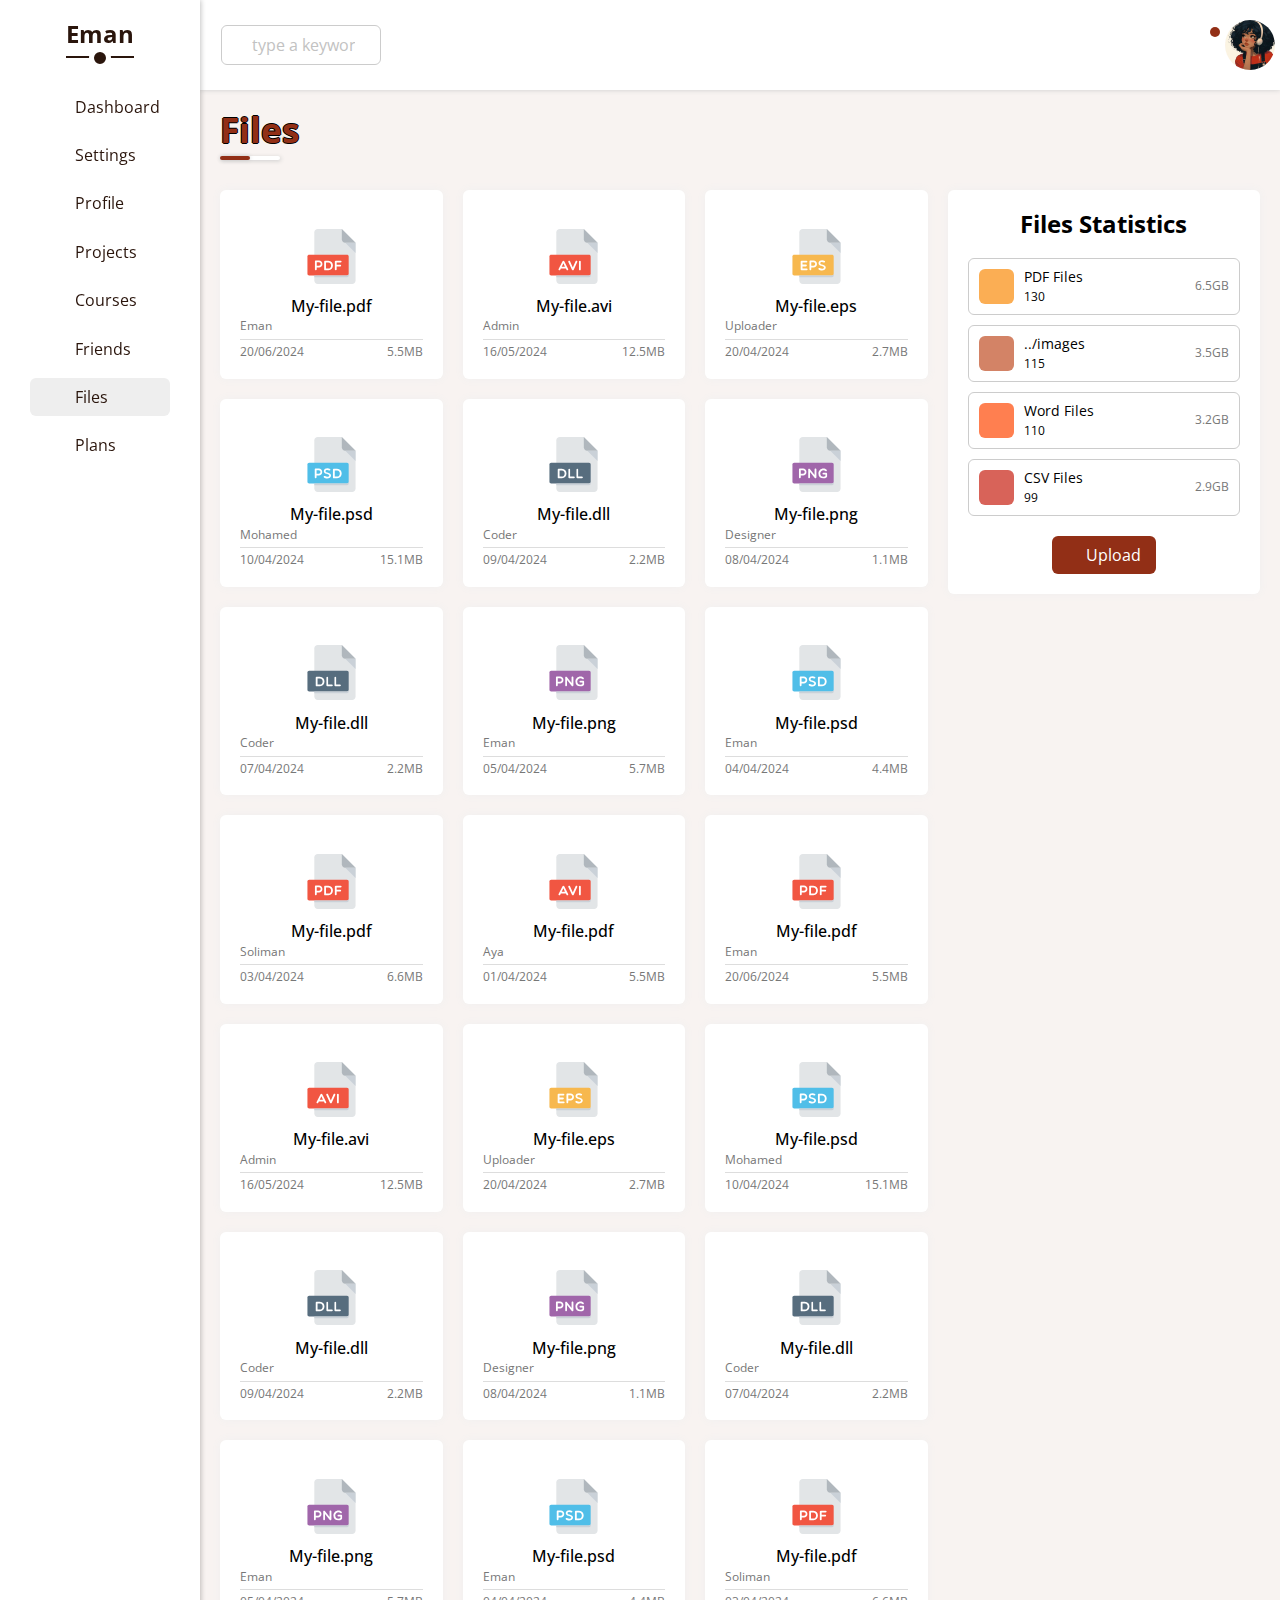
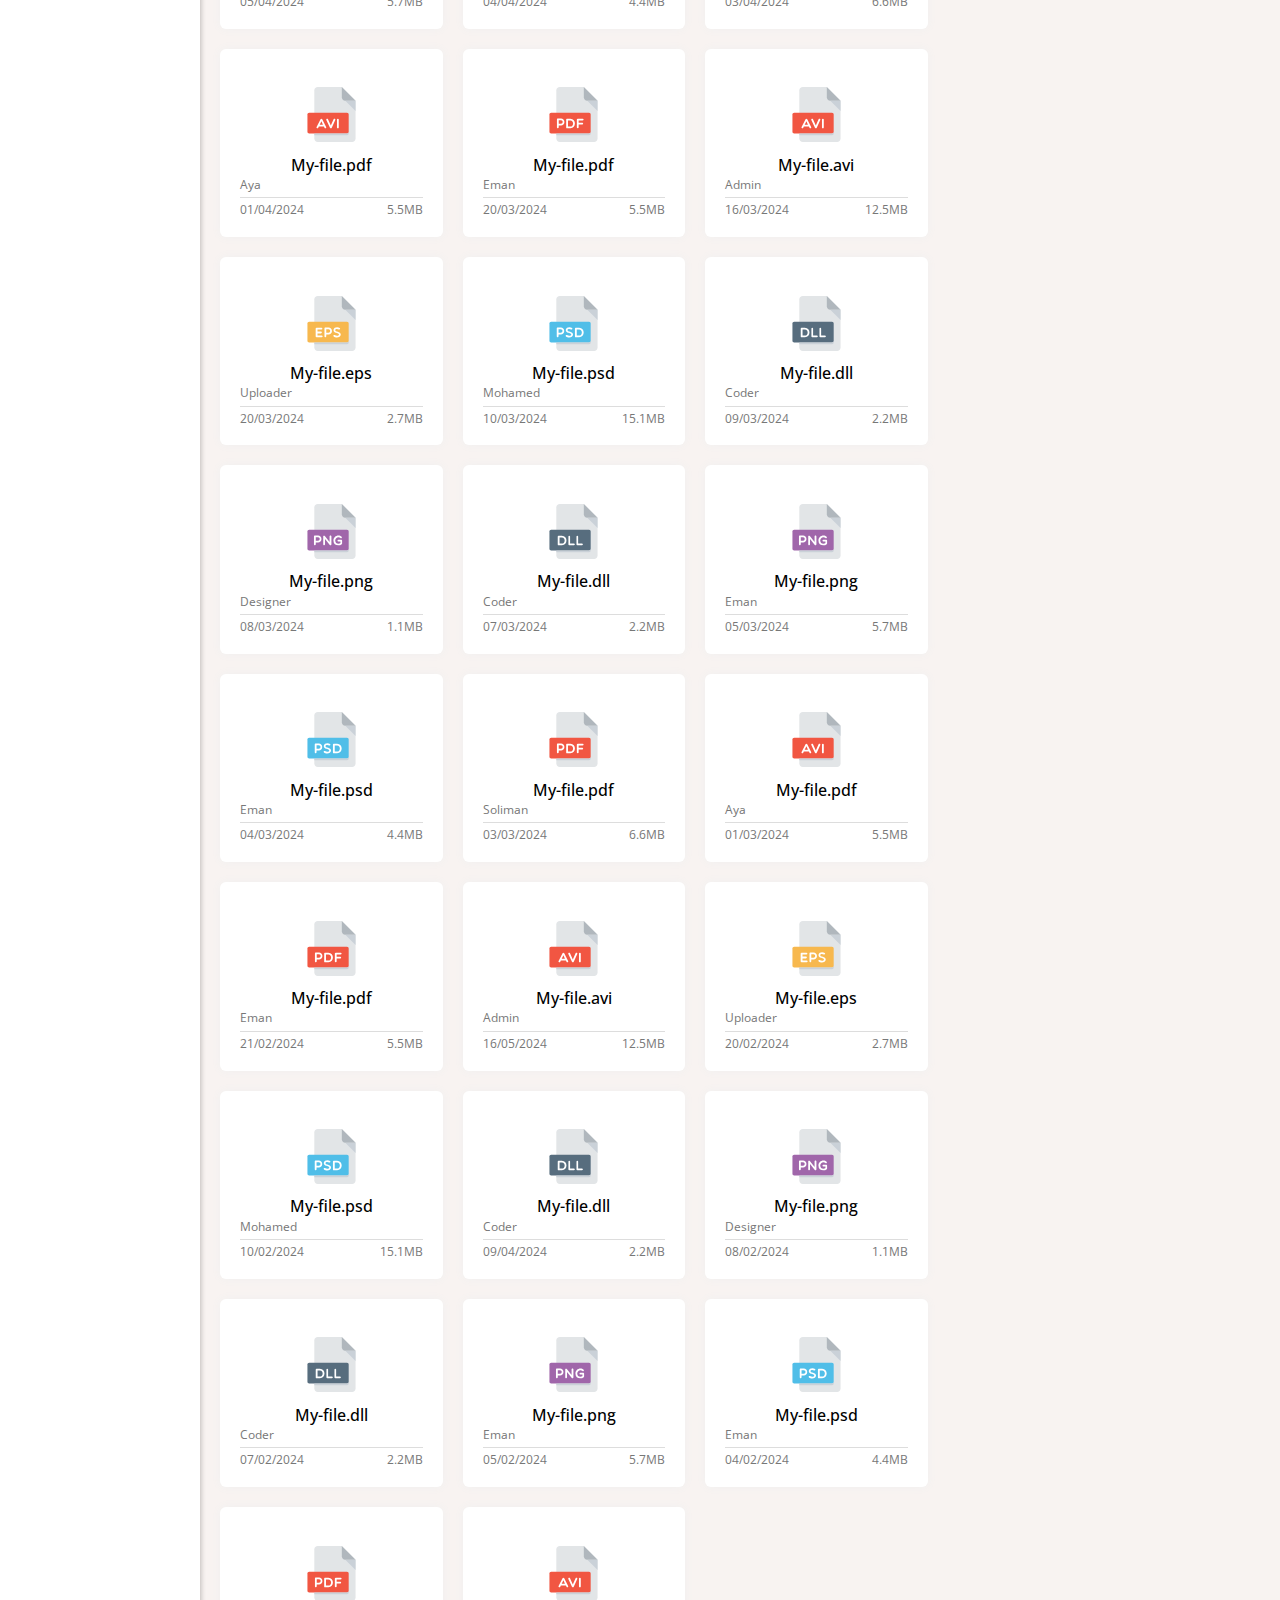
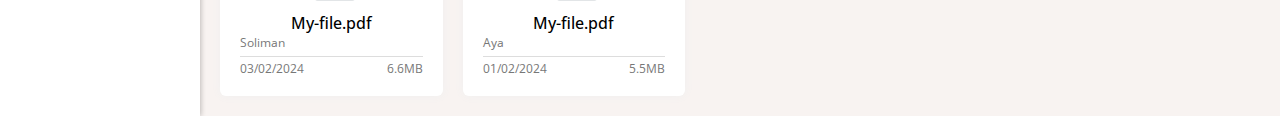
==== Html/files.html @ ccefe725 "main project files" ====
<!DOCTYPE html>
<html lang="en">
<head>
    <meta charset="UTF-8">
    <meta name="viewport" content="width=device-width, initial-scale=1.0">
    <title>Files</title>
    <link rel="icon" href="../images/favorite-.svg">
    <link rel="preconnect" href="https://fonts.googleapis.com">
    <link rel="preconnect" href="https://fonts.gstatic.com" crossorigin>
    <link href="https://fonts.googleapis.com/css2?family=Open+Sans:ital,wght@0,300..800;1,300..800&display=swap" rel="stylesheet">
    
    <link rel="stylesheet" href="https://cdnjs.cloudflare.com/ajax/libs/font-awesome/6.2.1/css/all.min.css" integrity="sha512-MV7K8+y+gLIBoVD59lQIYicR65iaqukzvf/nwasF0nqhPay5w/9lJmVM2hMDcnK1OnMGCdVK+iQrJ7lzPJQd1w==" crossorigin="anonymous" referrerpolicy="no-referrer" />
    
    <link rel="stylesheet" href="../css/all.min.css">
    <link rel="stylesheet" href="../css/normalize.css">
    
    <link rel="stylesheet" href="../css/files.css">
</head>
<body>
    <div class="page">
        <!-- start sidebar -->
        <div class="sidebar">
            <div class="box">
                <div class="user-name">Eman</div>        
                <ul class="sections">
                    <li><a href="../index.html" >
                            <i class="fa-regular fa-chart-bar"></i>
                            <p>Dashboard</p>
                        </a>
                    </li>
                    <li><a href="settings.html" >
                            <i class="fa-solid fa-gear"></i>
                            <p>Settings</p>
                        </a>
                    </li>
                    <li><a href="profile.html">
                            <i class="fa-solid fa-user"></i>
                            <p>Profile</p>
                        </a>
                    </li>
                    <li><a  href="projects.html"  >
                            <i class="fa-solid fa-diagram-project"></i>
                            <p>Projects</p>
                        </a>
                    </li>
                    <li><a  href="courses.html"  >
                            <i class="fa-solid fa-graduation-cap"></i>
                            <p>Courses</p>
                        </a>
                    </li>
                    <li><a  href="friends.html"  >
                            <i class="fa-solid fa-users"></i>
                            <p>Friends</p>
                        </a>
                    </li>
                    <li><a class="active " href="files.html"  >
                            <i class="fa-solid fa-file"></i>
                            <p>Files</p>
                        </a>
                    </li>
                    <li><a  href="plans.html"  >
                            <i class="fa-solid fa-credit-card"></i>
                            <p>Plans</p>
                        </a>
                    </li>
                </ul>
            </div>
        </div>
        <!-- end sidebar -->
        <!-- start main-content -->
        <div class="main-content">
            <!-- start navbar -->
            <div class="navbar">
                <div class="search">
                    <i class="fa-solid fa-search "></i>
                    <input type="search" placeholder="type a keyword">
                </div>
                <div class="info">
                    <i class="far fa-bell"></i>
                    <img  src="../images/my-avatar.jpg" alt="prfile photo">
                </div>
            </div>
            <!-- end navbar -->
            <!-- start container -->
            <div class="container">
                <h2 class="main-title">Files</h2>
                <!-- start content -->
                <div class="content">
                    <!-- start files-statistics -->
                    <div class="files-statistics">
                        <h2 class="head">Files Statistics</h2>
                        <div class="body">
                            <div class="item">
                                <div class="box">
                                    <i class="fa-regular fa-file-pdf"></i>
                                    <div class="info">
                                        <h4>PDF Files</h4>
                                        <p>130</p>
                                    </div>
                                </div>
                                <div class="storage">6.5GB</div>
                            </div>
                            <div class="item">
                                <div class="box">
                                    <i class="fa-regular fa-../images"></i>                                    
                                    <div class="info">
                                        <h4>../images</h4>
                                        <p>115</p>
                                    </div>
                                </div>
                                <div class="storage">3.5GB</div>
                            </div>
                            <div class="item">
                                <div class="box">
                                    <i class="fa-solid fa-file-word"></i>                                    
                                    <div class="info">
                                        <h4>Word Files</h4>
                                        <p>110</p>
                                    </div>
                                </div>
                                <div class="storage">3.2GB</div>
                            </div>
                            <div class="item">
                                <div class="box">
                                    <i class="fa-solid fa-file-csv"></i>                                 
                                    <div class="info">
                                        <h4>CSV Files</h4>
                                        <p>99</p>
                                    </div>
                                </div>
                                <div class="storage">2.9GB</div>
                            </div>
                        </div>
                        <div class="foot">
                            <a href="#"><i class="fa-solid fa-angles-up"></i>Upload</a>
                        </div>
                    </div>
                    <!-- end files-statistics -->
                    <!-- start files -->
                    <div class="files">
                        <div class="file">
                            <div class="head">
                                <i class="fa-solid fa-download"></i>
                            </div>
                            <div class="body">
                                <div class="info">
                                    <img src="../images/pdf.svg" alt="PDF">
                                    <h4>My-file.pdf</h4>
                                </div>
                                <span>Eman</span>
                            </div>
                            <div class="foot">
                                <span>20/06/2024</span>
                                <span>5.5MB</span>
                            </div>
                        </div>
                        <div class="file">
                            <div class="head">
                                <i class="fa-solid fa-download"></i>
                            </div>
                            <div class="body">
                                <div class="info">
                                    <img src="../images/avi.svg" alt="AVI">
                                    <h4>My-file.avi</h4>
                                </div>
                                <span>Admin</span>
                            </div>
                            <div class="foot">
                                <span>16/05/2024</span>
                                <span>12.5MB</span>
                            </div>
                        </div>
                        <div class="file">
                            <div class="head">
                                <i class="fa-solid fa-download"></i>
                            </div>
                            <div class="body">
                                <div class="info">
                                    <img src="../images/eps.svg" alt="EPS">
                                    <h4>My-file.eps</h4>
                                </div>
                                <span>Uploader</span>
                            </div>
                            <div class="foot">
                                <span>20/04/2024</span>
                                <span>2.7MB</span>
                            </div>
                        </div>
                        <div class="file">
                            <div class="head">
                                <i class="fa-solid fa-download"></i>
                            </div>
                            <div class="body">
                                <div class="info">
                                    <img src="../images/psd.svg" alt="PSD">
                                    <h4>My-file.psd</h4>
                                </div>
                                <span>Mohamed</span>
                            </div>
                            <div class="foot">
                                <span>10/04/2024</span>
                                <span>15.1MB</span>
                            </div>
                        </div>
                        <div class="file">
                            <div class="head">
                                <i class="fa-solid fa-download"></i>
                            </div>
                            <div class="body">
                                <div class="info">
                                    <img src="../images/dll.svg" alt="DLL">
                                    <h4>My-file.dll</h4>
                                </div>
                                <span>Coder</span>
                            </div>
                            <div class="foot">
                                <span>09/04/2024</span>
                                <span>2.2MB</span>
                            </div>
                        </div>
                        <div class="file">
                            <div class="head">
                                <i class="fa-solid fa-download"></i>
                            </div>
                            <div class="body">
                                <div class="info">
                                    <img src="../images/png.svg" alt="PNG">
                                    <h4>My-file.png</h4>
                                </div>
                                <span>Designer</span>
                            </div>
                            <div class="foot">
                                <span>08/04/2024</span>
                                <span>1.1MB</span>
                            </div>
                        </div>
                        <div class="file">
                            <div class="head">
                                <i class="fa-solid fa-download"></i>
                            </div>
                            <div class="body">
                                <div class="info">
                                    <img src="../images/dll.svg" alt="DLL">
                                    <h4>My-file.dll</h4>
                                </div>
                                <span>Coder</span>
                            </div>
                            <div class="foot">
                                <span>07/04/2024</span>
                                <span>2.2MB</span>
                            </div>
                        </div>
                        <div class="file">
                            <div class="head">
                                <i class="fa-solid fa-download"></i>
                            </div>
                            <div class="body">
                                <div class="info">
                                    <img src="../images/png.svg" alt="PNG">
                                    <h4>My-file.png</h4>
                                </div>
                                <span>Eman</span>
                            </div>
                            <div class="foot">
                                <span>05/04/2024</span>
                                <span>5.7MB</span>
                            </div>
                        </div>
                        <div class="file">
                            <div class="head">
                                <i class="fa-solid fa-download"></i>
                            </div>
                            <div class="body">
                                <div class="info">
                                    <img src="../images/psd.svg" alt="PSD">
                                    <h4>My-file.psd</h4>
                                </div>
                                <span>Eman</span>
                            </div>
                            <div class="foot">
                                <span>04/04/2024</span>
                                <span>4.4MB</span>
                            </div>
                        </div>
                        <div class="file">
                            <div class="head">
                                <i class="fa-solid fa-download"></i>
                            </div>
                            <div class="body">
                                <div class="info">
                                    <img src="../images/pdf.svg" alt="PDF">
                                    <h4>My-file.pdf</h4>
                                </div>
                                <span>Soliman</span>
                            </div>
                            <div class="foot">
                                <span>03/04/2024</span>
                                <span>6.6MB</span>
                            </div>
                        </div>
                        <div class="file">
                            <div class="head">
                                <i class="fa-solid fa-download"></i>
                            </div>
                            <div class="body">
                                <div class="info">
                                    <img src="../images/avi.svg" alt="AVI">
                                    <h4>My-file.pdf</h4>
                                </div>
                                <span>Aya</span>
                            </div>
                            <div class="foot">
                                <span>01/04/2024</span>
                                <span>5.5MB</span>
                            </div>
                        </div>
                        <div class="file">
                            <div class="head">
                                <i class="fa-solid fa-download"></i>
                            </div>
                            <div class="body">
                                <div class="info">
                                    <img src="../images/pdf.svg" alt="PDF">
                                    <h4>My-file.pdf</h4>
                                </div>
                                <span>Eman</span>
                            </div>
                            <div class="foot">
                                <span>20/06/2024</span>
                                <span>5.5MB</span>
                            </div>
                        </div>
                        <div class="file">
                            <div class="head">
                                <i class="fa-solid fa-download"></i>
                            </div>
                            <div class="body">
                                <div class="info">
                                    <img src="../images/avi.svg" alt="AVI">
                                    <h4>My-file.avi</h4>
                                </div>
                                <span>Admin</span>
                            </div>
                            <div class="foot">
                                <span>16/05/2024</span>
                                <span>12.5MB</span>
                            </div>
                        </div>
                        <div class="file">
                            <div class="head">
                                <i class="fa-solid fa-download"></i>
                            </div>
                            <div class="body">
                                <div class="info">
                                    <img src="../images/eps.svg" alt="EPS">
                                    <h4>My-file.eps</h4>
                                </div>
                                <span>Uploader</span>
                            </div>
                            <div class="foot">
                                <span>20/04/2024</span>
                                <span>2.7MB</span>
                            </div>
                        </div>
                        <div class="file">
                            <div class="head">
                                <i class="fa-solid fa-download"></i>
                            </div>
                            <div class="body">
                                <div class="info">
                                    <img src="../images/psd.svg" alt="PSD">
                                    <h4>My-file.psd</h4>
                                </div>
                                <span>Mohamed</span>
                            </div>
                            <div class="foot">
                                <span>10/04/2024</span>
                                <span>15.1MB</span>
                            </div>
                        </div>
                        <div class="file">
                            <div class="head">
                                <i class="fa-solid fa-download"></i>
                            </div>
                            <div class="body">
                                <div class="info">
                                    <img src="../images/dll.svg" alt="DLL">
                                    <h4>My-file.dll</h4>
                                </div>
                                <span>Coder</span>
                            </div>
                            <div class="foot">
                                <span>09/04/2024</span>
                                <span>2.2MB</span>
                            </div>
                        </div>
                        <div class="file">
                            <div class="head">
                                <i class="fa-solid fa-download"></i>
                            </div>
                            <div class="body">
                                <div class="info">
                                    <img src="../images/png.svg" alt="PNG">
                                    <h4>My-file.png</h4>
                                </div>
                                <span>Designer</span>
                            </div>
                            <div class="foot">
                                <span>08/04/2024</span>
                                <span>1.1MB</span>
                            </div>
                        </div>
                        <div class="file">
                            <div class="head">
                                <i class="fa-solid fa-download"></i>
                            </div>
                            <div class="body">
                                <div class="info">
                                    <img src="../images/dll.svg" alt="DLL">
                                    <h4>My-file.dll</h4>
                                </div>
                                <span>Coder</span>
                            </div>
                            <div class="foot">
                                <span>07/04/2024</span>
                                <span>2.2MB</span>
                            </div>
                        </div>
                        <div class="file">
                            <div class="head">
                                <i class="fa-solid fa-download"></i>
                            </div>
                            <div class="body">
                                <div class="info">
                                    <img src="../images/png.svg" alt="PNG">
                                    <h4>My-file.png</h4>
                                </div>
                                <span>Eman</span>
                            </div>
                            <div class="foot">
                                <span>05/04/2024</span>
                                <span>5.7MB</span>
                            </div>
                        </div>
                        <div class="file">
                            <div class="head">
                                <i class="fa-solid fa-download"></i>
                            </div>
                            <div class="body">
                                <div class="info">
                                    <img src="../images/psd.svg" alt="PSD">
                                    <h4>My-file.psd</h4>
                                </div>
                                <span>Eman</span>
                            </div>
                            <div class="foot">
                                <span>04/04/2024</span>
                                <span>4.4MB</span>
                            </div>
                        </div>
                        <div class="file">
                            <div class="head">
                                <i class="fa-solid fa-download"></i>
                            </div>
                            <div class="body">
                                <div class="info">
                                    <img src="../images/pdf.svg" alt="PDF">
                                    <h4>My-file.pdf</h4>
                                </div>
                                <span>Soliman</span>
                            </div>
                            <div class="foot">
                                <span>03/04/2024</span>
                                <span>6.6MB</span>
                            </div>
                        </div>
                        <div class="file">
                            <div class="head">
                                <i class="fa-solid fa-download"></i>
                            </div>
                            <div class="body">
                                <div class="info">
                                    <img src="../images/avi.svg" alt="AVI">
                                    <h4>My-file.pdf</h4>
                                </div>
                                <span>Aya</span>
                            </div>
                            <div class="foot">
                                <span>01/04/2024</span>
                                <span>5.5MB</span>
                            </div>
                        </div>
                        <div class="file">
                            <div class="head">
                                <i class="fa-solid fa-download"></i>
                            </div>
                            <div class="body">
                                <div class="info">
                                    <img src="../images/pdf.svg" alt="PDF">
                                    <h4>My-file.pdf</h4>
                                </div>
                                <span>Eman</span>
                            </div>
                            <div class="foot">
                                <span>20/03/2024</span>
                                <span>5.5MB</span>
                            </div>
                        </div>
                        <div class="file">
                            <div class="head">
                                <i class="fa-solid fa-download"></i>
                            </div>
                            <div class="body">
                                <div class="info">
                                    <img src="../images/avi.svg" alt="AVI">
                                    <h4>My-file.avi</h4>
                                </div>
                                <span>Admin</span>
                            </div>
                            <div class="foot">
                                <span>16/03/2024</span>
                                <span>12.5MB</span>
                            </div>
                        </div>
                        <div class="file">
                            <div class="head">
                                <i class="fa-solid fa-download"></i>
                            </div>
                            <div class="body">
                                <div class="info">
                                    <img src="../images/eps.svg" alt="EPS">
                                    <h4>My-file.eps</h4>
                                </div>
                                <span>Uploader</span>
                            </div>
                            <div class="foot">
                                <span>20/03/2024</span>
                                <span>2.7MB</span>
                            </div>
                        </div>
                        <div class="file">
                            <div class="head">
                                <i class="fa-solid fa-download"></i>
                            </div>
                            <div class="body">
                                <div class="info">
                                    <img src="../images/psd.svg" alt="PSD">
                                    <h4>My-file.psd</h4>
                                </div>
                                <span>Mohamed</span>
                            </div>
                            <div class="foot">
                                <span>10/03/2024</span>
                                <span>15.1MB</span>
                            </div>
                        </div>
                        <div class="file">
                            <div class="head">
                                <i class="fa-solid fa-download"></i>
                            </div>
                            <div class="body">
                                <div class="info">
                                    <img src="../images/dll.svg" alt="DLL">
                                    <h4>My-file.dll</h4>
                                </div>
                                <span>Coder</span>
                            </div>
                            <div class="foot">
                                <span>09/03/2024</span>
                                <span>2.2MB</span>
                            </div>
                        </div>
                        <div class="file">
                            <div class="head">
                                <i class="fa-solid fa-download"></i>
                            </div>
                            <div class="body">
                                <div class="info">
                                    <img src="../images/png.svg" alt="PNG">
                                    <h4>My-file.png</h4>
                                </div>
                                <span>Designer</span>
                            </div>
                            <div class="foot">
                                <span>08/03/2024</span>
                                <span>1.1MB</span>
                            </div>
                        </div>
                        <div class="file">
                            <div class="head">
                                <i class="fa-solid fa-download"></i>
                            </div>
                            <div class="body">
                                <div class="info">
                                    <img src="../images/dll.svg" alt="DLL">
                                    <h4>My-file.dll</h4>
                                </div>
                                <span>Coder</span>
                            </div>
                            <div class="foot">
                                <span>07/03/2024</span>
                                <span>2.2MB</span>
                            </div>
                        </div>
                        <div class="file">
                            <div class="head">
                                <i class="fa-solid fa-download"></i>
                            </div>
                            <div class="body">
                                <div class="info">
                                    <img src="../images/png.svg" alt="PNG">
                                    <h4>My-file.png</h4>
                                </div>
                                <span>Eman</span>
                            </div>
                            <div class="foot">
                                <span>05/03/2024</span>
                                <span>5.7MB</span>
                            </div>
                        </div>
                        <div class="file">
                            <div class="head">
                                <i class="fa-solid fa-download"></i>
                            </div>
                            <div class="body">
                                <div class="info">
                                    <img src="../images/psd.svg" alt="PSD">
                                    <h4>My-file.psd</h4>
                                </div>
                                <span>Eman</span>
                            </div>
                            <div class="foot">
                                <span>04/03/2024</span>
                                <span>4.4MB</span>
                            </div>
                        </div>
                        <div class="file">
                            <div class="head">
                                <i class="fa-solid fa-download"></i>
                            </div>
                            <div class="body">
                                <div class="info">
                                    <img src="../images/pdf.svg" alt="PDF">
                                    <h4>My-file.pdf</h4>
                                </div>
                                <span>Soliman</span>
                            </div>
                            <div class="foot">
                                <span>03/03/2024</span>
                                <span>6.6MB</span>
                            </div>
                        </div>
                        <div class="file">
                            <div class="head">
                                <i class="fa-solid fa-download"></i>
                            </div>
                            <div class="body">
                                <div class="info">
                                    <img src="../images/avi.svg" alt="AVI">
                                    <h4>My-file.pdf</h4>
                                </div>
                                <span>Aya</span>
                            </div>
                            <div class="foot">
                                <span>01/03/2024</span>
                                <span>5.5MB</span>
                            </div>
                        </div>
                        <div class="file">
                            <div class="head">
                                <i class="fa-solid fa-download"></i>
                            </div>
                            <div class="body">
                                <div class="info">
                                    <img src="../images/pdf.svg" alt="PDF">
                                    <h4>My-file.pdf</h4>
                                </div>
                                <span>Eman</span>
                            </div>
                            <div class="foot">
                                <span>21/02/2024</span>
                                <span>5.5MB</span>
                            </div>
                        </div>
                        <div class="file">
                            <div class="head">
                                <i class="fa-solid fa-download"></i>
                            </div>
                            <div class="body">
                                <div class="info">
                                    <img src="../images/avi.svg" alt="AVI">
                                    <h4>My-file.avi</h4>
                                </div>
                                <span>Admin</span>
                            </div>
                            <div class="foot">
                                <span>16/05/2024</span>
                                <span>12.5MB</span>
                            </div>
                        </div>
                        <div class="file">
                            <div class="head">
                                <i class="fa-solid fa-download"></i>
                            </div>
                            <div class="body">
                                <div class="info">
                                    <img src="../images/eps.svg" alt="EPS">
                                    <h4>My-file.eps</h4>
                                </div>
                                <span>Uploader</span>
                            </div>
                            <div class="foot">
                                <span>20/02/2024</span>
                                <span>2.7MB</span>
                            </div>
                        </div>
                        <div class="file">
                            <div class="head">
                                <i class="fa-solid fa-download"></i>
                            </div>
                            <div class="body">
                                <div class="info">
                                    <img src="../images/psd.svg" alt="PSD">
                                    <h4>My-file.psd</h4>
                                </div>
                                <span>Mohamed</span>
                            </div>
                            <div class="foot">
                                <span>10/02/2024</span>
                                <span>15.1MB</span>
                            </div>
                        </div>
                        <div class="file">
                            <div class="head">
                                <i class="fa-solid fa-download"></i>
                            </div>
                            <div class="body">
                                <div class="info">
                                    <img src="../images/dll.svg" alt="DLL">
                                    <h4>My-file.dll</h4>
                                </div>
                                <span>Coder</span>
                            </div>
                            <div class="foot">
                                <span>09/04/2024</span>
                                <span>2.2MB</span>
                            </div>
                        </div>
                        <div class="file">
                            <div class="head">
                                <i class="fa-solid fa-download"></i>
                            </div>
                            <div class="body">
                                <div class="info">
                                    <img src="../images/png.svg" alt="PNG">
                                    <h4>My-file.png</h4>
                                </div>
                                <span>Designer</span>
                            </div>
                            <div class="foot">
                                <span>08/02/2024</span>
                                <span>1.1MB</span>
                            </div>
                        </div>
                        <div class="file">
                            <div class="head">
                                <i class="fa-solid fa-download"></i>
                            </div>
                            <div class="body">
                                <div class="info">
                                    <img src="../images/dll.svg" alt="DLL">
                                    <h4>My-file.dll</h4>
                                </div>
                                <span>Coder</span>
                            </div>
                            <div class="foot">
                                <span>07/02/2024</span>
                                <span>2.2MB</span>
                            </div>
                        </div>
                        <div class="file">
                            <div class="head">
                                <i class="fa-solid fa-download"></i>
                            </div>
                            <div class="body">
                                <div class="info">
                                    <img src="../images/png.svg" alt="PNG">
                                    <h4>My-file.png</h4>
                                </div>
                                <span>Eman</span>
                            </div>
                            <div class="foot">
                                <span>05/02/2024</span>
                                <span>5.7MB</span>
                            </div>
                        </div>
                        <div class="file">
                            <div class="head">
                                <i class="fa-solid fa-download"></i>
                            </div>
                            <div class="body">
                                <div class="info">
                                    <img src="../images/psd.svg" alt="PSD">
                                    <h4>My-file.psd</h4>
                                </div>
                                <span>Eman</span>
                            </div>
                            <div class="foot">
                                <span>04/02/2024</span>
                                <span>4.4MB</span>
                            </div>
                        </div>
                        <div class="file">
                            <div class="head">
                                <i class="fa-solid fa-download"></i>
                            </div>
                            <div class="body">
                                <div class="info">
                                    <img src="../images/pdf.svg" alt="PDF">
                                    <h4>My-file.pdf</h4>
                                </div>
                                <span>Soliman</span>
                            </div>
                            <div class="foot">
                                <span>03/02/2024</span>
                                <span>6.6MB</span>
                            </div>
                        </div>
                        <div class="file">
                            <div class="head">
                                <i class="fa-solid fa-download"></i>
                            </div>
                            <div class="body">
                                <div class="info">
                                    <img src="../images/avi.svg" alt="AVI">
                                    <h4>My-file.pdf</h4>
                                </div>
                                <span>Aya</span>
                            </div>
                            <div class="foot">
                                <span>01/02/2024</span>
                                <span>5.5MB</span>
                            </div>
                        </div>
                    </div> 
                    <!-- end files -->
                </div>
                <!-- end content -->
            </div>
            <!-- end container -->
        </div>
        <!-- end main-content -->
    </div>
</body>
</html>
---- css/files.css ----
:root {
    --main-padding: 20px;
    --border-radius: 6px;
    --bg-color: #eee;
    --color0: #fbae54;
    --color1: #d38366;
    --color2: #ff7f50;
    --color3: #d86359;
    --color4: #922f16;
    --color5: #752310;
    --color6: #21b121;
    --color7: #2167b1;
    --color8: #2a150c;
}
* {
    -webkit-box-sizing: border-box;
    -moz-box-sizing: border-box;
    box-sizing: border-box;
    padding: 0;
    margin: 0;
}
html {
    scroll-behavior: smooth;
}

/* For WebKit browsers (Chrome, Safari) */
html::-webkit-scrollbar {
    width: 30px; /* Width of the scrollbar */
}

html::-webkit-scrollbar-track {
    background: #fff; /* Color of the track */
}
html::-webkit-scrollbar-thumb {
    background: var(--color4); /* Color of the scrollbar thumb */
}

/* For Firefox */
html {
    scrollbar-width: 30px; /* Makes the scrollbar thinner */
    scrollbar-color: var(--color4) #fff; /* Thumb color and track color */
}

body {
    font-family: "Open Sans", system-ui;
    background-color: #caab9a23;
}
.container {
    margin-left: auto;
    margin-right: auto;
    padding: var(--main-padding);
}
ul {
    list-style-type: none;
}
a {
    text-decoration: none;
}
textarea:focus ,
input:focus {
    outline: none;
}
textarea::placeholder ,
input::placeholder {
    opacity: 1;
    transition: .3s;
    color: #c2c2c2;
}
textarea:focus::placeholder ,
input:focus::placeholder {
    opacity: 0;
}
/* component */
.main-title {
    width: fit-content;
    font-size: 35px;
    font-weight: 700;
    padding-bottom: 10px;
    margin-bottom: 30px;
    position: relative;
    color: var(--color4);
    text-shadow: -1px 0 #000, 0 1px #000, 1px 0 #000, 0 -1px #000;
}
@media (max-width: 768px) {
    .main-title {
        font-size: 26px;
    }
}
.main-title::before {
    content: '';
    position: absolute;
    bottom: 0;
    left: 0;
    height: 4px;
    width: 60px;
    background-color: #fff;
    border-radius: 3px;
    box-shadow: 1px 1px 4px #ccc ;
}
.main-title::after {
    content: '';
    position: absolute;
    bottom: 0;
    left: 0;
    height: 4px;
    width: 30px;
    background-color: var(--color4);
    border-radius: 3px;
    box-shadow: 0px 0px 4px #ccc ;
    animation: to-right 1.5s linear infinite alternate;
}
@keyframes to-right {
    0% {
        left: 0;
    }
    100% {
        left: calc(60px - 30px);
    }
}
/* page */
.page {
    display: flex;
}
/* sidebar  */
.page .sidebar {
    width: 200px;
    min-height: 100vh;
    padding: var(--main-padding);
    display: flex;
    flex-direction: column;
    align-items: center;
    justify-content: flex-start;
    box-shadow: 1px 0 5px rgba(0, 0, 0, 0.236);
    background-color: #fff;
    z-index: 2;
}
.page .sidebar .box {
    position: sticky;
    top: 20px;
}
.page .main-content {
    width: calc(100% - 200px);
} 
@media (max-width: 768px) {
    .page .sidebar {
        width: 70px;
    }
    .page .main-content {
        width: calc(100% - 70px);
    }
}
/* username */
.page .sidebar .user-name {
    width: fit-content;
    margin: 0 auto;
    color: var(--color8);
    padding-bottom: 10px;
    margin-bottom: 30px;
    font-size: 24px;
    font-weight: 700;
    position: relative;
}
@media (max-width: 768px) {
    .page .sidebar .user-name {
        font-size: 18px;
        padding-bottom: 0;
    }
}
.page .sidebar .user-name::after ,
.page .sidebar .user-name::before {
    content: '';
    position: absolute;
    bottom: 0;
    background-color: var(--color8);
}
.page .sidebar .user-name::before {
    left: 0;
    width: 100%;
    height: 1.8px;
}
.page .sidebar .user-name::after {
    left: 50%;
    width: 12px;
    height: 12px;
    border-radius: 50%;
    border: 5px solid #fff;
    transform: translate(-50%,50%);
}
@media (max-width: 768px) {
    .page .sidebar .user-name::after ,
    .page .sidebar .user-name::before {
        display: none;
    }
}
/* ul */
.page .sidebar .sections li a {
    display: flex;
    align-items: center;
    gap: 15px;
    color: var(--color8);
    padding: 10px;
    margin-bottom: 10px;
    border-radius: var(--border-radius);
}
.page .sidebar .sections li a:hover ,
.page .sidebar .sections li a.active {
    background-color: #eee;
}
.page .sidebar .sections li a i {
    width: 20px;
    display: flex;
    justify-content: center;
    align-items: center;
}
@media (max-width: 768px) {
    .page .sidebar .sections li p {
        display: none;
    }
}
/* navbar */
.page .main-content .navbar {
    display: flex;
    align-items: center;
    justify-content: space-between;
    background-color: #fff;
    padding: var(--main-padding) 5px;
    box-shadow: 0 0 5px #ccc;
    z-index: 1;
}
.page .main-content .navbar .search input[type="search"] {
    border-radius: var(--border-radius);
    padding: 10px 10px 10px 30px ;
    border: 1px solid #ccc;
    width: 160px;
}
@media (min-width: 767px) {
    .page .main-content .navbar .search input[type="search"]:focus {
        width: 200px;
    }
}

.page .main-content .navbar .search i {
    color: #c2c2c2;
    position: relative;
    left: 30px;
}
.page .main-content .navbar .info {
    display: flex;
    align-items: center;
    gap: 10px;
}
.page .main-content .navbar .info img {
    border-radius: 50%;
    width: 50px;
    height: 50px;
}
.page .navbar .info i {
    color: var(--color8);
    font-size: 25px;
    position: relative;
    cursor: pointer;
}
.page .navbar .info i::after {
    content: '';
    position: absolute;
    top: -6px;
    right: -5px;
    width: 10px;
    height: 10px;
    background-color: var(--color4);
    border-radius: 50%;
} 
/* content */
.page .content {
    display: grid;
    grid-template-areas: 
        "file file file file file state"
        "file file file file file ."; 
    gap: 20px;
}
.page .content .files-statistics {
    grid-area: state;
}

.page .content .files {
    grid-area: file;
}
@media (max-width: 767px){
    .page .content {
        grid-template-areas:
            "state state state state state state"
            "file file file file file file";
    }
} 
/* files statistics */
.page .content .files-statistics {
    box-shadow:  0 0 10px #f0f0f0;
    border-radius: var(--border-radius);
    display: flex;
    flex-direction: column;
    justify-content: center;
    align-items: center;
    gap: 20px;
    background-color: #fff;
    padding: var(--main-padding);
}
.page .content .files-statistics .body {
    width: 100%;
}
.page .content .files-statistics .body .item {
    display: flex;
    align-items: center;
    justify-content: space-between;
    padding: 10px;
    border: 1px solid #ccc;
    border-radius: var(--border-radius);
}
.page .content .files-statistics .body .item:first-of-type {
    --section-bd-color: var(--color0);
}
.page .content .files-statistics .body .item:nth-of-type(2) {
    --section-bd-color: var(--color1);
}
.page .content .files-statistics .body .item:nth-of-type(3) {
    --section-bd-color: var(--color2);
}
.page .content .files-statistics .body .item:last-of-type {
    --section-bd-color: var(--color3);
}
.page .content .files-statistics .body .item:not(:last-of-type) {
    margin-bottom: 10px;
}
.page .content .files-statistics .body .item .box {
    display: flex;
    align-items: center;
    gap: 10px;
}
.page .content .files-statistics .body .item .box .info  h4 {
    font-size: 14px;
    font-weight: 400;
}
.page .content .files-statistics .body .item .box .info  p {
    margin-top: 5px;
    font-size: 12px;
}
.page .content .files-statistics .body .item .box i {
    width: 35px;
    height: 35px;
    font-size: 20px;
    border-radius: var(--border-radius);
    display: flex;
    justify-content: center;
    align-items: center;
    color: #fff;
    background-color: var(--section-bd-color);
}
.page .content .files-statistics .body .item .storage {
    font-size: 12px;
    color: #777;
}
.page .content .files-statistics .foot a {
    display: inline-block;
    padding: 10px 15px;
    border-radius: var(--border-radius);
    color: #fff;
    background-color: var(--color4);
}
.page .content .files-statistics .foot i {
    margin-right: 10px;
    font-size: 12px;
}
.page .content .files-statistics .foot:hover a {
    background-color: var(--color5);
}
.page .content .files-statistics .foot:hover a i {
    animation: bouncing 1.5s linear infinite;
}
@keyframes bouncing {
    0% ,
    10% ,
    20% ,
    50% ,
    80% ,
    100% {
        transform: translateY(0);
    }
    40% ,
    60% {
        transform: translateY(-5px);
    }
}
/* files */
.page .content .files {
    grid-area: file;
    display: grid;
    grid-template-columns: repeat(auto-fit, minmax(200px, 1fr));
    gap: 20px;
}
.page .content .files .file {
    box-shadow:  0 0 10px #f0f0f0;
    border-radius: var(--border-radius);
    padding: var(--main-padding);
    background-color: #fff;
}
.page .content .files .file .head i{
    color: #777;
    cursor: pointer;
}
.page .content .files .file .info {
    text-align: center;
}
.page .content .files .file .body img {
    width: 55px;
    margin-bottom: 10px;
}
.page .content .files .file:hover img {
    transform: rotate(10deg);
    transition: .3s;
}
.page .content .files .file .body h4 {
    font-weight: 500;
}
.page .content .files .file .body span {
    color: #777;
    font-size: 12px;
}
.page .content .files .file .foot {
    font-size: 12px;
    margin-top: 5px;
    padding-top: 5px;
    border-top: 1px solid #ddd;
    color: #777;
    display: flex;
    align-items: center;
    justify-content: space-between;
}
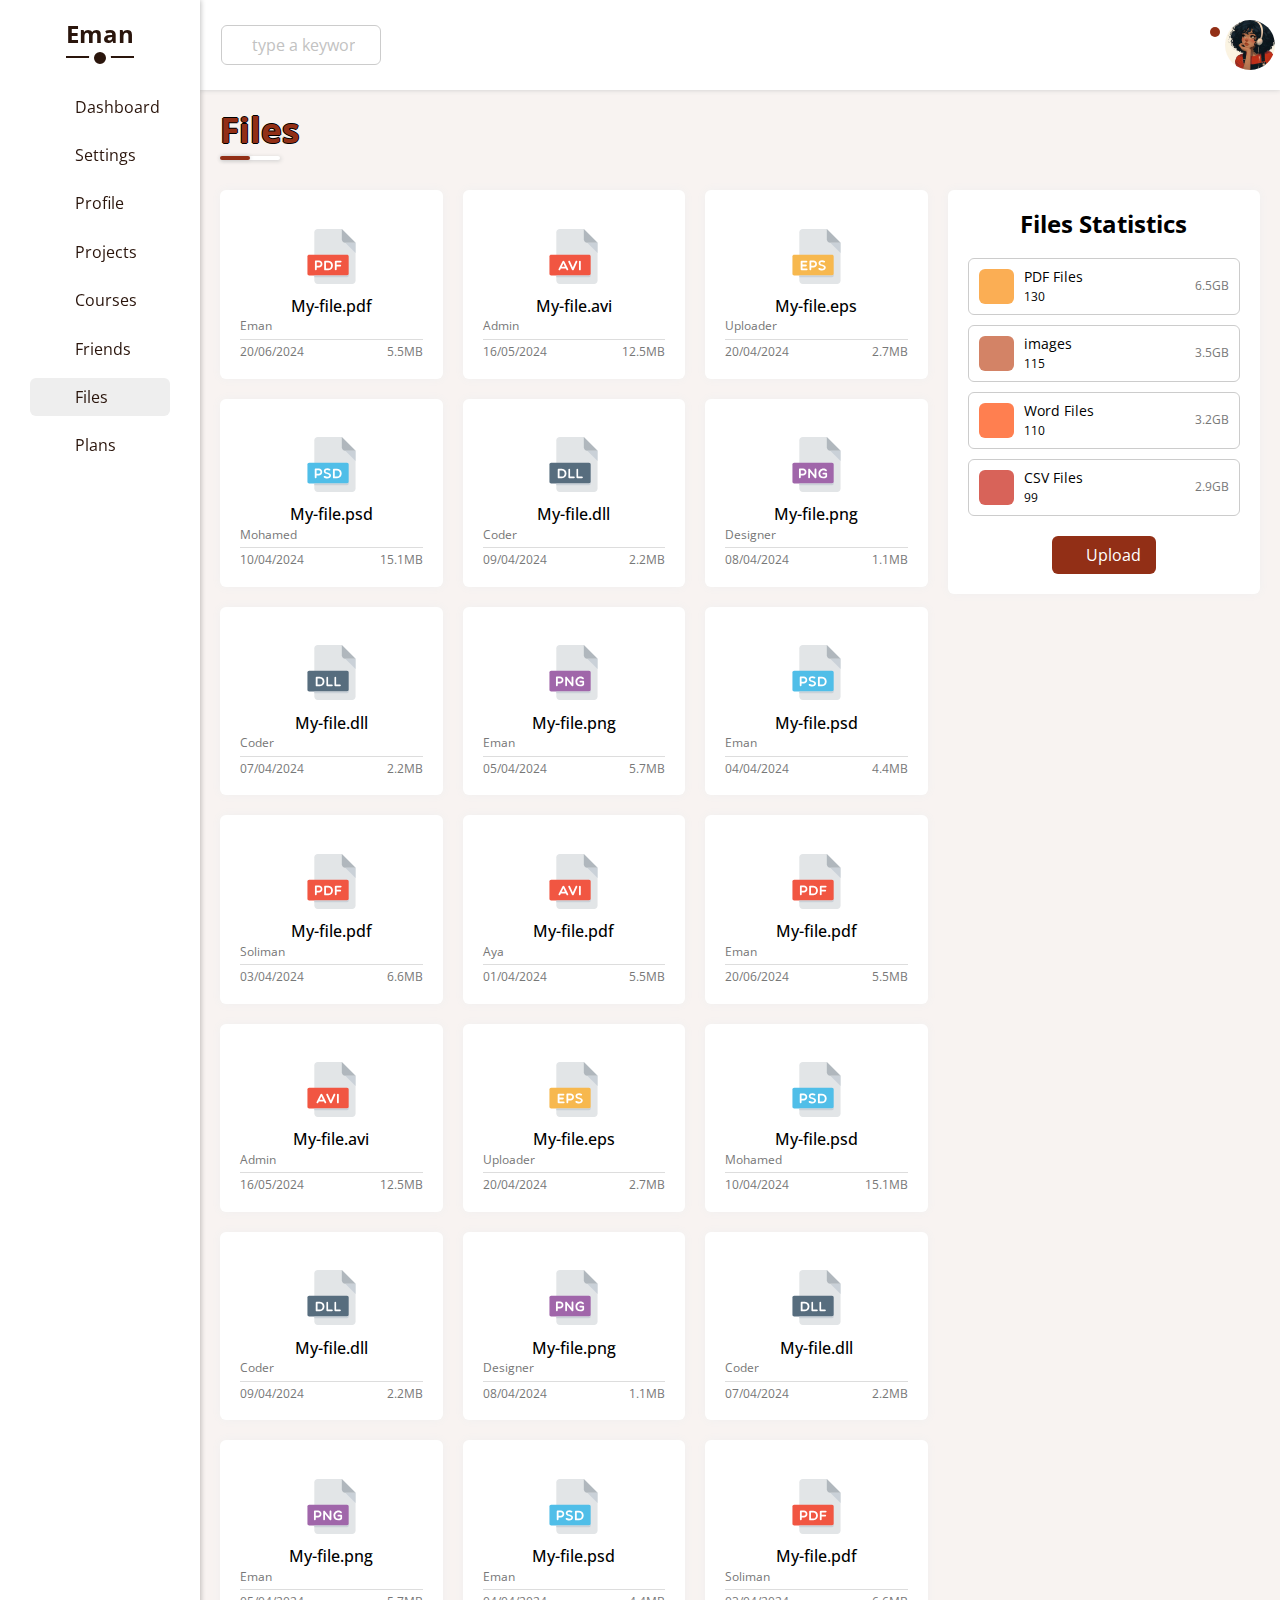
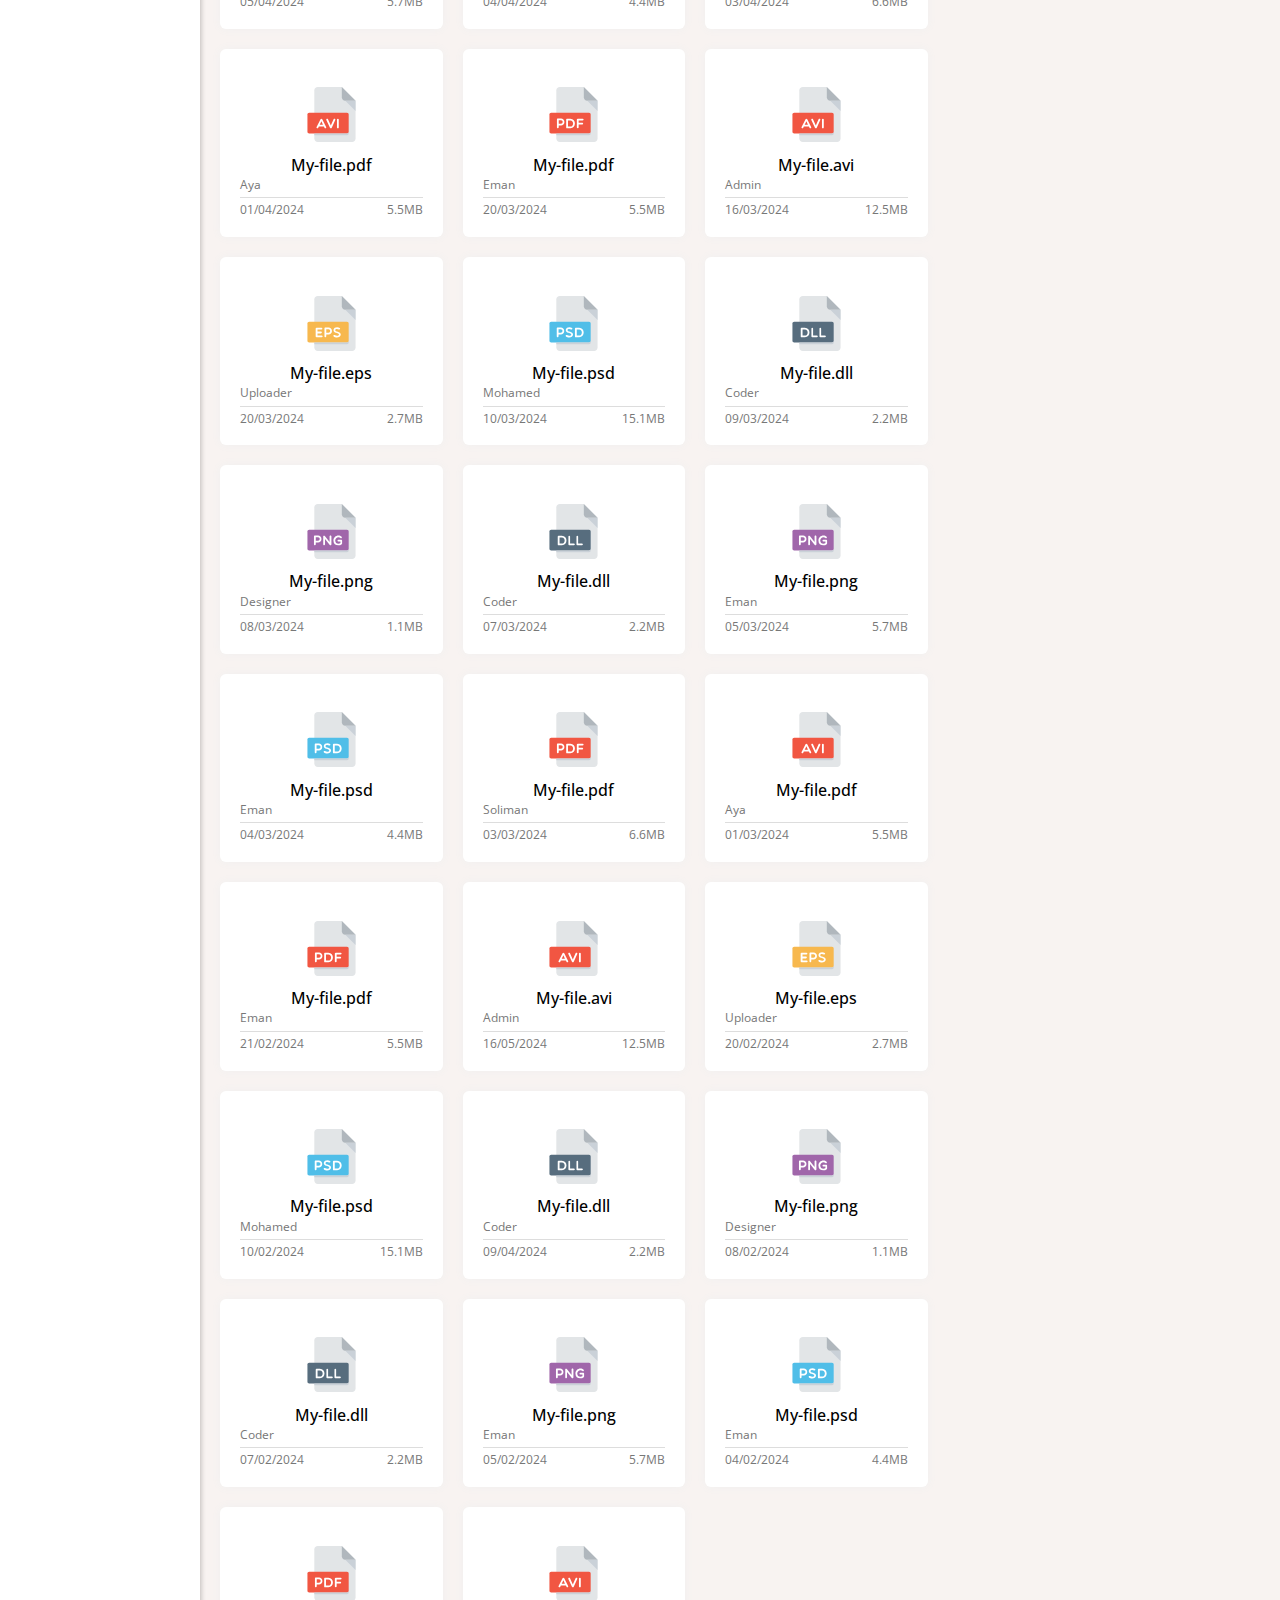
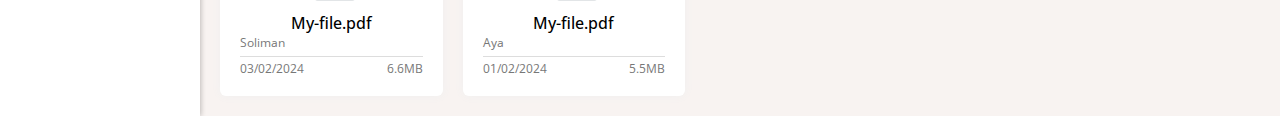
==== commit 8da2b5de: "Update files.html" ====
--- a/Html/files.html
+++ b/Html/files.html
@@ -102,9 +102,9 @@
                             </div>
                             <div class="item">
                                 <div class="box">
-                                    <i class="fa-regular fa-../images"></i>                                    
+                                    <i class="fa-regular fa-images"></i>                                    
                                     <div class="info">
-                                        <h4>../images</h4>
+                                        <h4>images</h4>
                                         <p>115</p>
                                     </div>
                                 </div>
@@ -852,4 +852,4 @@
         <!-- end main-content -->
     </div>
 </body>
-</html>+</html>
